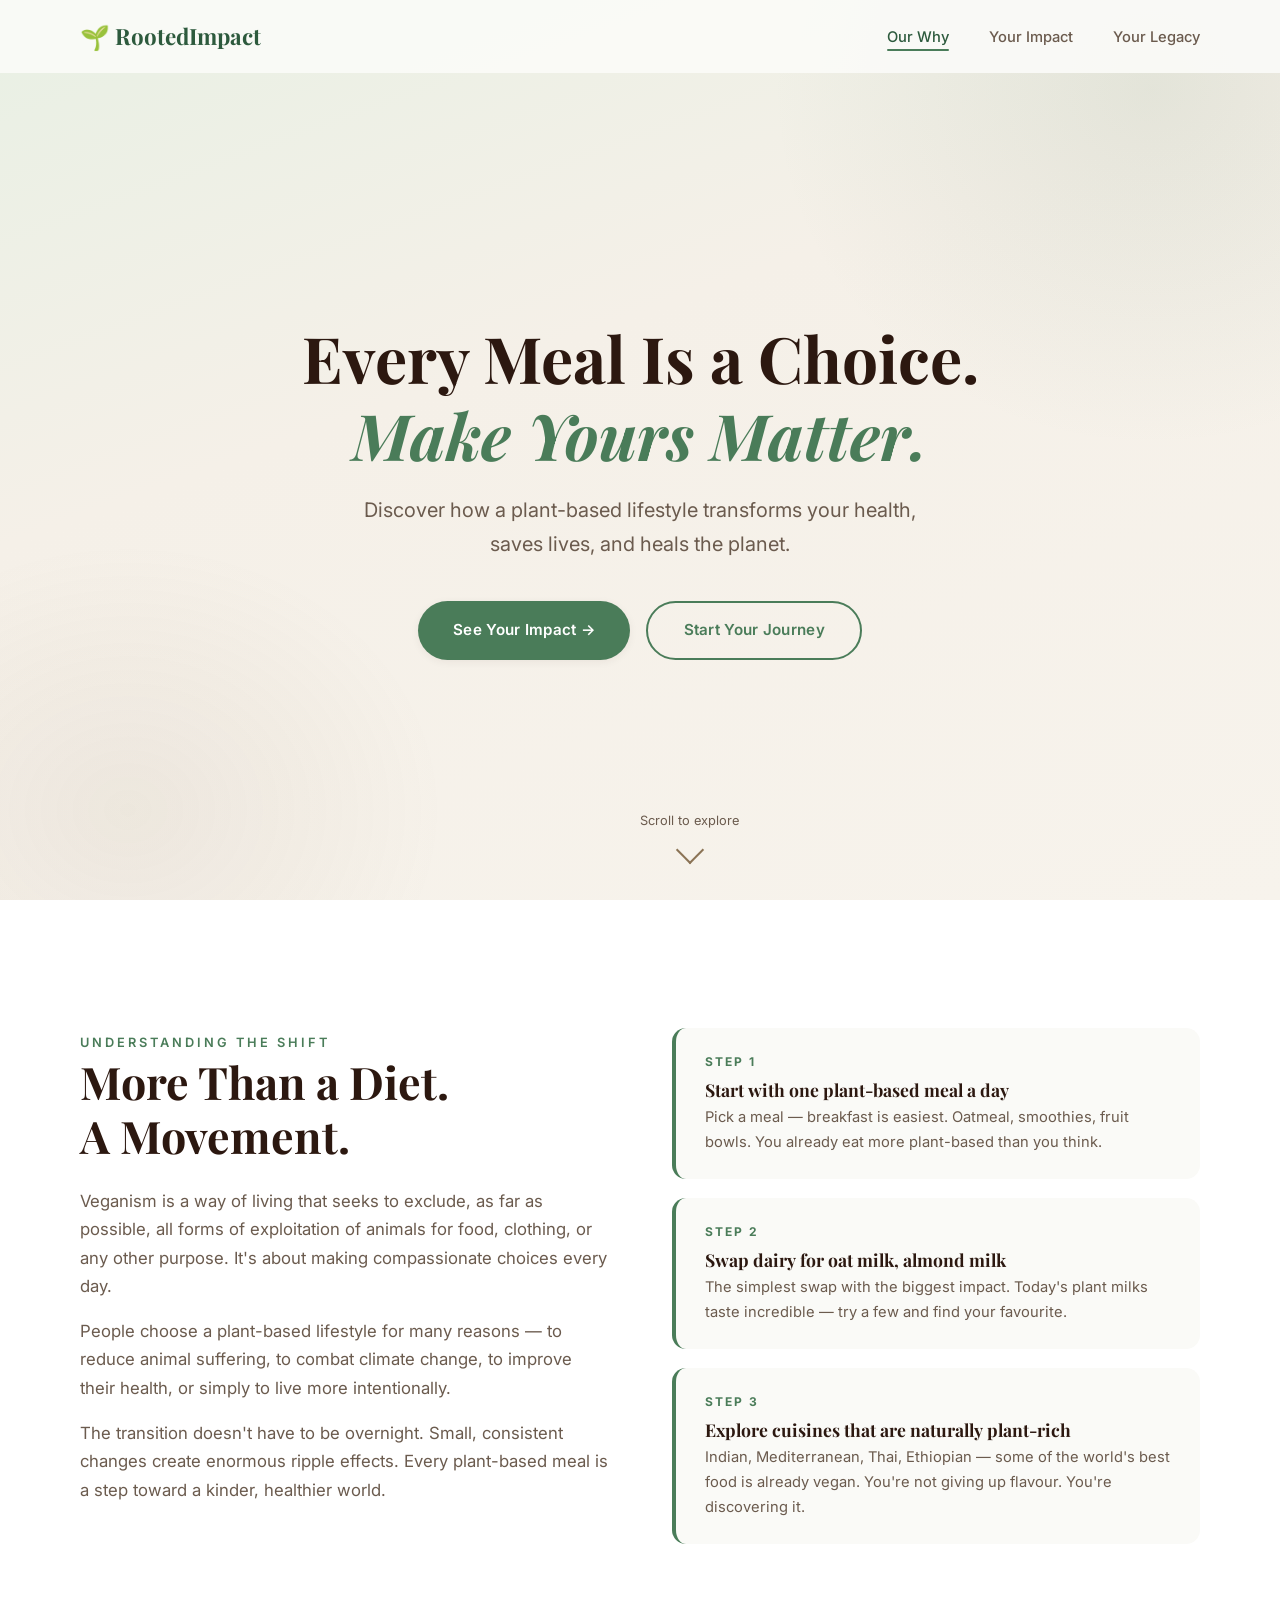
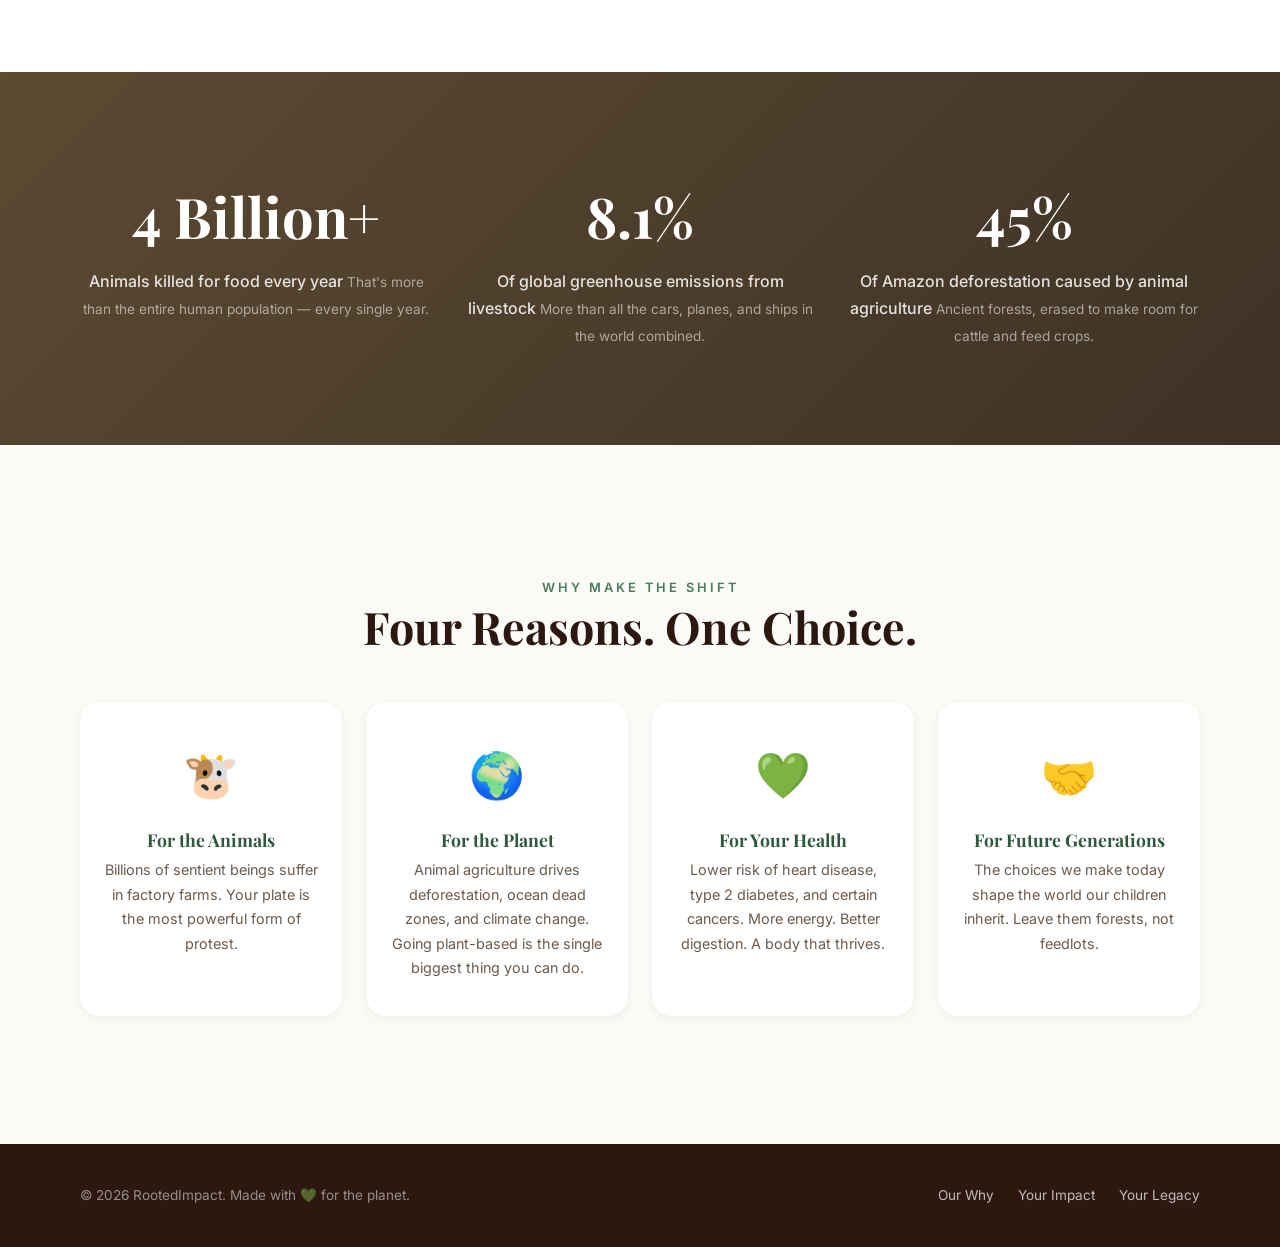
==== index.html @ dce94bbc "Add files via upload" ====
<!DOCTYPE html>
<html lang="en">
<head>
  <meta charset="UTF-8">
  <meta name="viewport" content="width=device-width, initial-scale=1.0">
  <title>RootedImpact — Every Meal Is a Choice</title>
  <meta name="description" content="Discover how a plant-based lifestyle transforms your health, saves lives, and heals the planet.">
  <link rel="preconnect" href="https://fonts.googleapis.com">
  <link rel="preconnect" href="https://fonts.gstatic.com" crossorigin>
  <link href="https://fonts.googleapis.com/css2?family=Inter:wght@400;500;600;700&family=Playfair+Display:ital,wght@0,400;0,700;1,400;1,700&display=swap" rel="stylesheet">
  <link rel="stylesheet" href="style.css">
  <link rel="icon" href="data:image/svg+xml,<svg xmlns='http://www.w3.org/2000/svg' viewBox='0 0 100 100'><text y='.9em' font-size='90'>🌱</text></svg>">
</head>
<body>

  <!-- Page Transition Overlay -->
  <div class="page-transition"></div>

  <!-- Navbar -->
  <nav class="navbar">
    <div class="container">
      <a href="index.html" class="nav-logo"><span>🌱</span> RootedImpact</a>
      <ul class="nav-links">
        <li><a href="index.html" class="active">Our Why</a></li>
        <li><a href="impact.html">Your Impact</a></li>
        <li><a href="legacy.html">Your Legacy</a></li>
      </ul>
      <button class="nav-toggle" aria-label="Toggle menu">
        <span></span><span></span><span></span>
      </button>
    </div>
  </nav>

  <!-- ===== HERO ===== -->
  <section class="hero" id="hero">
    <div class="hero-content">
      <h1>Every Meal Is a Choice.<br><em>Make Yours Matter.</em></h1>
      <p class="hero-subtitle">Discover how a plant-based lifestyle transforms your health, saves lives, and heals the planet.</p>
      <div class="btn-group">
        <a href="impact.html" class="btn btn-primary">See Your Impact →</a>
        <a href="#what" class="btn btn-secondary">Start Your Journey</a>
      </div>
    </div>
    <div class="hero-scroll-hint">
      <span>Scroll to explore</span>
      <div class="arrow"></div>
    </div>
  </section>

  <!-- ===== WHAT IS VEGANISM ===== -->
  <section class="section what-section" id="what">
    <div class="container">
      <div class="what-grid">
        <div class="what-text reveal-left">
          <span class="section-label">Understanding the Shift</span>
          <h2>More Than a Diet.<br>A Movement.</h2>
          <p>Veganism is a way of living that seeks to exclude, as far as possible, all forms of exploitation of animals for food, clothing, or any other purpose. It's about making compassionate choices every day.</p>
          <p>People choose a plant-based lifestyle for many reasons — to reduce animal suffering, to combat climate change, to improve their health, or simply to live more intentionally.</p>
          <p>The transition doesn't have to be overnight. Small, consistent changes create enormous ripple effects. Every plant-based meal is a step toward a kinder, healthier world.</p>
        </div>
        <div class="step-cards reveal-right">
          <div class="step-card">
            <div class="step-num">Step 1</div>
            <h4>Start with one plant-based meal a day</h4>
            <p>Pick a meal — breakfast is easiest. Oatmeal, smoothies, fruit bowls. You already eat more plant-based than you think.</p>
          </div>
          <div class="step-card">
            <div class="step-num">Step 2</div>
            <h4>Swap dairy for oat milk, almond milk</h4>
            <p>The simplest swap with the biggest impact. Today's plant milks taste incredible — try a few and find your favourite.</p>
          </div>
          <div class="step-card">
            <div class="step-num">Step 3</div>
            <h4>Explore cuisines that are naturally plant-rich</h4>
            <p>Indian, Mediterranean, Thai, Ethiopian — some of the world's best food is already vegan. You're not giving up flavour. You're discovering it.</p>
          </div>
        </div>
      </div>
    </div>
  </section>

  <!-- ===== STATS BANNER ===== -->
  <section class="stats-banner">
    <div class="container">
      <div class="stats-grid stagger-children">
        <div class="stat-item reveal">
          <span class="stat-number" data-count="8" data-suffix=" Billion+">0</span>
          <span class="stat-label">Animals killed for food every year</span>
          <span class="stat-context">That's more than the entire human population — every single year.</span>
        </div>
        <div class="stat-item reveal">
          <span class="stat-number" data-count="14.5" data-suffix="%" data-decimals="1">0</span>
          <span class="stat-label">Of global greenhouse emissions from livestock</span>
          <span class="stat-context">More than all the cars, planes, and ships in the world combined.</span>
        </div>
        <div class="stat-item reveal">
          <span class="stat-number" data-count="80" data-suffix="%">0</span>
          <span class="stat-label">Of Amazon deforestation caused by animal agriculture</span>
          <span class="stat-context">Ancient forests, erased to make room for cattle and feed crops.</span>
        </div>
      </div>
    </div>
  </section>

  <!-- ===== WHY TRANSITION ===== -->
  <section class="section" id="why">
    <div class="container text-center">
      <span class="section-label reveal">Why Make the Shift</span>
      <h2 class="reveal">Four Reasons. One Choice.</h2>
      <div class="why-cards-grid stagger-children">
        <div class="why-card reveal">
          <span class="why-icon">🐮</span>
          <h4>For the Animals</h4>
          <p>Billions of sentient beings suffer in factory farms. Your plate is the most powerful form of protest.</p>
        </div>
        <div class="why-card reveal">
          <span class="why-icon">🌍</span>
          <h4>For the Planet</h4>
          <p>Animal agriculture drives deforestation, ocean dead zones, and climate change. Going plant-based is the single biggest thing you can do.</p>
        </div>
        <div class="why-card reveal">
          <span class="why-icon">💚</span>
          <h4>For Your Health</h4>
          <p>Lower risk of heart disease, type 2 diabetes, and certain cancers. More energy. Better digestion. A body that thrives.</p>
        </div>
        <div class="why-card reveal">
          <span class="why-icon">🤝</span>
          <h4>For Future Generations</h4>
          <p>The choices we make today shape the world our children inherit. Leave them forests, not feedlots.</p>
        </div>
      </div>
    </div>
  </section>

  <!-- Footer -->
  <footer class="footer">
    <div class="container">
      <div class="footer-inner">
        <span>© 2026 RootedImpact. Made with 💚 for the planet.</span>
        <div class="footer-links">
          <a href="index.html">Our Why</a>
          <a href="impact.html">Your Impact</a>
          <a href="legacy.html">Your Legacy</a>
        </div>
      </div>
    </div>
  </footer>

  <script src="script.js"></script>
</body>
</html>
---- style.css ----
/* ================================
   ROOTED IMPACT — Design System
   ================================ */

/* --- CSS Custom Properties --- */
:root {
  --white: #FFFFFF;
  --cream: #FAFAF7;
  --warm-cream: #F5F0E8;
  --earth-brown: #8B7355;
  --earth-dark: #5C4A32;
  --soft-green: #6B8F71;
  --green: #4A7C59;
  --deep-green: #2D5A3D;
  --text-dark: #2C1810;
  --text-muted: #6B5B4E;
  --shadow-sm: 0 2px 8px rgba(44, 24, 16, 0.06);
  --shadow-md: 0 4px 20px rgba(44, 24, 16, 0.08);
  --shadow-lg: 0 8px 32px rgba(44, 24, 16, 0.12);
  --shadow-green: 0 8px 32px rgba(74, 124, 89, 0.18);
  --radius-sm: 8px;
  --radius-md: 14px;
  --radius-lg: 20px;
  --radius-pill: 50px;
  --transition: 0.35s cubic-bezier(0.4, 0, 0.2, 1);
  --font-heading: 'Playfair Display', Georgia, serif;
  --font-body: 'Inter', -apple-system, sans-serif;
}

/* --- Reset & Base --- */
*, *::before, *::after {
  box-sizing: border-box;
  margin: 0;
  padding: 0;
}

html {
  scroll-behavior: smooth;
  font-size: 16px;
}

body {
  font-family: var(--font-body);
  color: var(--text-dark);
  background: var(--cream);
  line-height: 1.7;
  -webkit-font-smoothing: antialiased;
  overflow-x: hidden;
}

img { max-width: 100%; display: block; }
a { text-decoration: none; color: inherit; }
ul { list-style: none; }
button { cursor: pointer; border: none; font-family: var(--font-body); }
input, select, textarea { font-family: var(--font-body); }

/* --- Typography --- */
h1, h2, h3, h4 {
  font-family: var(--font-heading);
  font-weight: 700;
  line-height: 1.2;
  color: var(--text-dark);
}

h1 { font-size: clamp(2.4rem, 5vw, 4rem); }
h2 { font-size: clamp(1.8rem, 3.5vw, 2.8rem); }
h3 { font-size: clamp(1.2rem, 2vw, 1.6rem); }
h4 { font-size: 1.1rem; }

p {
  font-size: 1.05rem;
  color: var(--text-muted);
  max-width: 680px;
}

.section-label {
  font-size: 0.8rem;
  text-transform: uppercase;
  letter-spacing: 3px;
  color: var(--green);
  font-weight: 600;
  margin-bottom: 0.8rem;
}

/* --- Layout Utilities --- */
.container {
  max-width: 1200px;
  margin: 0 auto;
  padding: 0 clamp(1.2rem, 4vw, 2.5rem);
}

.section {
  padding: clamp(4rem, 10vw, 8rem) 0;
}

.text-center { text-align: center; }

.flex-center {
  display: flex;
  justify-content: center;
  align-items: center;
}

/* --- Buttons --- */
.btn {
  display: inline-flex;
  align-items: center;
  gap: 0.5rem;
  padding: 0.9rem 2.2rem;
  border-radius: var(--radius-pill);
  font-size: 0.95rem;
  font-weight: 600;
  letter-spacing: 0.3px;
  transition: var(--transition);
  position: relative;
  overflow: hidden;
}

.btn-primary {
  background: var(--green);
  color: var(--white);
  box-shadow: var(--shadow-sm);
}

.btn-primary:hover {
  background: var(--deep-green);
  box-shadow: var(--shadow-green);
  transform: translateY(-2px);
}

.btn-secondary {
  background: transparent;
  color: var(--green);
  border: 2px solid var(--green);
}

.btn-secondary:hover {
  background: var(--green);
  color: var(--white);
  transform: translateY(-2px);
}

.btn-white {
  background: var(--white);
  color: var(--deep-green);
  box-shadow: var(--shadow-sm);
}

.btn-white:hover {
  box-shadow: var(--shadow-md);
  transform: translateY(-2px);
}

.btn-group {
  display: flex;
  gap: 1rem;
  flex-wrap: wrap;
}

/* --- Scroll Animations --- */
.reveal {
  opacity: 0;
  transform: translateY(40px);
  transition: opacity 0.8s ease, transform 0.8s ease;
}

.reveal.visible {
  opacity: 1;
  transform: translateY(0);
}

.reveal-left {
  opacity: 0;
  transform: translateX(-40px);
  transition: opacity 0.8s ease, transform 0.8s ease;
}

.reveal-left.visible {
  opacity: 1;
  transform: translateX(0);
}

.reveal-right {
  opacity: 0;
  transform: translateX(40px);
  transition: opacity 0.8s ease, transform 0.8s ease;
}

.reveal-right.visible {
  opacity: 1;
  transform: translateX(0);
}

/* Stagger children */
.stagger-children .reveal:nth-child(1) { transition-delay: 0s; }
.stagger-children .reveal:nth-child(2) { transition-delay: 0.12s; }
.stagger-children .reveal:nth-child(3) { transition-delay: 0.24s; }
.stagger-children .reveal:nth-child(4) { transition-delay: 0.36s; }

/* ================================
   NAVBAR
   ================================ */
.navbar {
  position: fixed;
  top: 0;
  left: 0;
  width: 100%;
  z-index: 1000;
  padding: 1rem 0;
  transition: var(--transition);
  background: rgba(250, 250, 247, 0.95);
}

.navbar.scrolled {
  background: rgba(250, 250, 247, 0.8);
  backdrop-filter: blur(16px);
  -webkit-backdrop-filter: blur(16px);
  box-shadow: 0 1px 12px rgba(44, 24, 16, 0.06);
  padding: 0.7rem 0;
}

.navbar .container {
  display: flex;
  justify-content: space-between;
  align-items: center;
}

.nav-logo {
  font-family: var(--font-heading);
  font-size: 1.4rem;
  font-weight: 700;
  color: var(--deep-green);
  display: flex;
  align-items: center;
  gap: 0.3rem;
}

.nav-logo span {
  font-size: 1.5rem;
}

.nav-links {
  display: flex;
  gap: 2.5rem;
  align-items: center;
}

.nav-links a {
  font-size: 0.92rem;
  font-weight: 500;
  color: var(--text-muted);
  position: relative;
  padding: 0.3rem 0;
  transition: var(--transition);
}

.nav-links a::after {
  content: '';
  position: absolute;
  bottom: 0;
  left: 0;
  width: 0;
  height: 2px;
  background: var(--green);
  border-radius: 2px;
  transition: width 0.3s ease;
}

.nav-links a:hover,
.nav-links a.active {
  color: var(--deep-green);
}

.nav-links a:hover::after,
.nav-links a.active::after {
  width: 100%;
}

.nav-toggle {
  display: none;
  flex-direction: column;
  gap: 5px;
  background: none;
  padding: 4px;
}

.nav-toggle span {
  width: 24px;
  height: 2px;
  background: var(--text-dark);
  border-radius: 2px;
  transition: var(--transition);
}

.nav-toggle.open span:nth-child(1) {
  transform: rotate(45deg) translate(5px, 5px);
}

.nav-toggle.open span:nth-child(2) {
  opacity: 0;
}

.nav-toggle.open span:nth-child(3) {
  transform: rotate(-45deg) translate(5px, -5px);
}

/* ================================
   PAGE 1 — HERO
   ================================ */
.hero {
  min-height: 100vh;
  display: flex;
  align-items: center;
  justify-content: center;
  text-align: center;
  background: linear-gradient(160deg, #e8f0e4 0%, var(--warm-cream) 40%, #f7f3ec 100%);
  position: relative;
  overflow: hidden;
  padding-top: 5rem;
}

.hero::before {
  content: '';
  position: absolute;
  top: -30%;
  right: -20%;
  width: 60%;
  height: 80%;
  background: radial-gradient(ellipse, rgba(107, 143, 113, 0.12) 0%, transparent 70%);
  pointer-events: none;
}

.hero::after {
  content: '';
  position: absolute;
  bottom: -20%;
  left: -15%;
  width: 50%;
  height: 60%;
  background: radial-gradient(ellipse, rgba(139, 115, 85, 0.08) 0%, transparent 70%);
  pointer-events: none;
}

.hero-content {
  position: relative;
  z-index: 1;
  max-width: 800px;
  padding: 0 1.5rem;
}

.hero-content h1 {
  margin-bottom: 1.2rem;
  opacity: 0;
  transform: translateY(30px);
  animation: heroFadeIn 1s ease 0.3s forwards;
}

.hero-content h1 em {
  font-style: italic;
  color: var(--green);
}

.hero-subtitle {
  font-size: clamp(1.05rem, 2vw, 1.25rem);
  color: var(--text-muted);
  margin-bottom: 2.5rem;
  max-width: 600px;
  margin-left: auto;
  margin-right: auto;
  opacity: 0;
  transform: translateY(20px);
  animation: heroFadeIn 1s ease 0.6s forwards;
}

.hero .btn-group {
  justify-content: center;
  opacity: 0;
  transform: translateY(20px);
  animation: heroFadeIn 1s ease 0.9s forwards;
}

@keyframes heroFadeIn {
  to {
    opacity: 1;
    transform: translateY(0);
  }
}

.hero-scroll-hint {
  position: absolute;
  bottom: 2.5rem;
  left: 50%;
  transform: translateX(-50%);
  display: flex;
  flex-direction: column;
  align-items: center;
  gap: 0.5rem;
  color: var(--text-muted);
  font-size: 0.8rem;
  opacity: 0;
  animation: heroFadeIn 1s ease 1.4s forwards;
}

.hero-scroll-hint .arrow {
  width: 20px;
  height: 20px;
  border-right: 2px solid var(--earth-brown);
  border-bottom: 2px solid var(--earth-brown);
  transform: rotate(45deg);
  animation: bounceDown 2s infinite;
}

@keyframes bounceDown {
  0%, 100% { transform: rotate(45deg) translateY(0); }
  50% { transform: rotate(45deg) translateY(6px); }
}

/* ================================
   WHAT IS VEGANISM — Two Column
   ================================ */
.what-section {
  background: var(--white);
}

.what-grid {
  display: grid;
  grid-template-columns: 1fr 1fr;
  gap: clamp(2rem, 5vw, 4rem);
  align-items: start;
}

.what-text h2 {
  margin-bottom: 1.5rem;
}

.what-text p {
  margin-bottom: 1rem;
}

.step-cards {
  display: flex;
  flex-direction: column;
  gap: 1.2rem;
}

.step-card {
  background: var(--cream);
  border-radius: var(--radius-md);
  padding: 1.5rem 1.5rem 1.5rem 1.8rem;
  border-left: 4px solid var(--green);
  transition: var(--transition);
}

.step-card:hover {
  transform: translateX(6px);
  box-shadow: var(--shadow-md);
}

.step-card .step-num {
  font-size: 0.75rem;
  font-weight: 700;
  text-transform: uppercase;
  letter-spacing: 2px;
  color: var(--green);
  margin-bottom: 0.4rem;
}

.step-card h4 {
  margin-bottom: 0.3rem;
}

.step-card p {
  font-size: 0.92rem;
  margin: 0;
}

/* ================================
   STATS BANNER
   ================================ */
.stats-banner {
  background: linear-gradient(135deg, var(--earth-dark) 0%, #3d3225 100%);
  color: var(--white);
  padding: clamp(4rem, 8vw, 6rem) 0;
}

.stats-grid {
  display: grid;
  grid-template-columns: repeat(3, 1fr);
  gap: 2rem;
  text-align: center;
}

.stat-item .stat-number {
  font-family: var(--font-heading);
  font-size: clamp(2.2rem, 5vw, 3.5rem);
  font-weight: 700;
  color: var(--white);
  display: block;
  margin-bottom: 0.3rem;
}

.stat-item .stat-label {
  font-size: 1rem;
  color: rgba(255, 255, 255, 0.85);
  font-weight: 500;
  margin-bottom: 0.5rem;
}

.stat-item .stat-context {
  font-size: 0.85rem;
  color: rgba(255, 255, 255, 0.55);
  max-width: 280px;
  margin: 0 auto;
}

/* ================================
   WHY TRANSITION — Icon Cards
   ================================ */
.why-cards-grid {
  display: grid;
  grid-template-columns: repeat(4, 1fr);
  gap: 1.5rem;
  margin-top: 3rem;
}

.why-card {
  background: var(--white);
  border-radius: var(--radius-lg);
  padding: 2.2rem 1.5rem;
  text-align: center;
  box-shadow: var(--shadow-sm);
  transition: var(--transition);
}

.why-card:hover {
  transform: translateY(-8px);
  box-shadow: var(--shadow-lg);
}

.why-card .why-icon {
  font-size: 2.8rem;
  margin-bottom: 1rem;
  display: inline-block;
  transition: transform 0.4s ease;
}

.why-card:hover .why-icon {
  animation: iconBounce 0.6s ease;
}

@keyframes iconBounce {
  0%, 100% { transform: translateY(0); }
  30% { transform: translateY(-10px); }
  60% { transform: translateY(-4px); }
}

.why-card h4 {
  margin-bottom: 0.5rem;
  color: var(--deep-green);
}

.why-card p {
  font-size: 0.9rem;
  margin: 0 auto;
}

/* ================================
   PAGE 2 — MEAL EXPLORER
   ================================ */
.meals-intro {
  background: var(--white);
  padding-bottom: 2rem;
}

/* Tab Buttons */
.tab-bar {
  display: flex;
  justify-content: center;
  gap: 0.6rem;
  flex-wrap: wrap;
  margin-top: 2rem;
}

.tab-btn {
  padding: 0.7rem 1.8rem;
  border-radius: var(--radius-pill);
  font-size: 0.9rem;
  font-weight: 600;
  background: var(--cream);
  color: var(--text-muted);
  transition: var(--transition);
  border: 2px solid transparent;
}

.tab-btn:hover {
  color: var(--green);
  border-color: var(--green);
}

.tab-btn.active {
  background: var(--green);
  color: var(--white);
}

/* Meal Grid */
.meals-section {
  background: var(--cream);
  padding-bottom: 6rem;
}

.meal-tab-content {
  display: none;
}

.meal-tab-content.active {
  display: block;
  animation: fadeTab 0.4s ease;
}

@keyframes fadeTab {
  from { opacity: 0; transform: translateY(12px); }
  to { opacity: 1; transform: translateY(0); }
}

.meals-grid {
  display: grid;
  grid-template-columns: repeat(2, 1fr);
  gap: 1.8rem;
  max-width: 900px;
  margin: 0 auto;
}

/* Meal Card */
.meal-card {
  background: var(--white);
  border-radius: var(--radius-lg);
  overflow: hidden;
  box-shadow: var(--shadow-sm);
  transition: var(--transition);
  cursor: pointer;
  position: relative;
}

.meal-card:hover {
  transform: translateY(-6px);
  box-shadow: var(--shadow-green);
}

.meal-card.selected {
  outline: 3px solid var(--green);
  outline-offset: 2px;
}

.meal-card-header {
  padding: 1.5rem 1.5rem 0.8rem;
}

.meal-card-header .meal-tag {
  display: inline-block;
  padding: 0.25rem 0.8rem;
  border-radius: var(--radius-pill);
  font-size: 0.7rem;
  font-weight: 700;
  text-transform: uppercase;
  letter-spacing: 1px;
  margin-bottom: 0.6rem;
}

.meal-tag.budget {
  background: #e8f5e9;
  color: var(--green);
}

.meal-tag.premium {
  background: #fff3e0;
  color: #bf7d2a;
}

.meal-card-header h3 {
  font-size: 1.15rem;
  line-height: 1.35;
}

.meal-nutrition {
  display: flex;
  gap: 1rem;
  padding: 0.8rem 1.5rem;
  flex-wrap: wrap;
}

.meal-nutrition .nut-item {
  display: flex;
  align-items: center;
  gap: 0.3rem;
  font-size: 0.82rem;
  color: var(--text-muted);
}

.nut-item .nut-icon {
  font-size: 0.9rem;
}

.meal-impact {
  background: linear-gradient(135deg, #e8f5e9 0%, #f1f8e9 100%);
  padding: 1rem 1.5rem;
  display: flex;
  gap: 1.2rem;
  flex-wrap: wrap;
}

.impact-chip {
  display: flex;
  align-items: center;
  gap: 0.3rem;
  font-size: 0.82rem;
  color: var(--deep-green);
  font-weight: 500;
}

.impact-chip .chip-icon {
  font-size: 0.95rem;
}

.meal-compare {
  padding: 0.8rem 1.5rem 1.2rem;
  font-size: 0.8rem;
  color: var(--text-muted);
}

.meal-compare strong {
  color: var(--earth-dark);
}

/* Expanded Detail (shown on click) */
.meal-detail {
  display: none;
  padding: 0 1.5rem 1.5rem;
  border-top: 1px solid #eee;
  animation: fadeTab 0.35s ease;
}

.meal-card.expanded .meal-detail {
  display: block;
}

.co2-bar-chart {
  display: flex;
  flex-direction: column;
  gap: 0.6rem;
  margin-top: 1rem;
}

.co2-bar {
  display: flex;
  align-items: center;
  gap: 0.8rem;
}

.co2-bar-label {
  font-size: 0.8rem;
  min-width: 70px;
  text-align: right;
  color: var(--text-muted);
}

.co2-bar-track {
  flex: 1;
  height: 22px;
  background: #f0ebe4;
  border-radius: 11px;
  overflow: hidden;
  position: relative;
}

.co2-bar-fill {
  height: 100%;
  border-radius: 11px;
  transition: width 0.8s cubic-bezier(0.4, 0, 0.2, 1);
  display: flex;
  align-items: center;
  padding-left: 8px;
  font-size: 0.72rem;
  font-weight: 600;
  color: var(--white);
}

.co2-bar-fill.vegan {
  background: linear-gradient(90deg, var(--green), var(--soft-green));
}

.co2-bar-fill.meat {
  background: linear-gradient(90deg, #c0392b, #e74c3c);
}

/* Daily Total Tracker */
.daily-tracker {
  position: fixed;
  bottom: 0;
  left: 0;
  width: 100%;
  background: linear-gradient(135deg, var(--deep-green) 0%, var(--green) 100%);
  color: var(--white);
  padding: 1rem 0;
  z-index: 900;
  transform: translateY(100%);
  transition: transform 0.5s cubic-bezier(0.4, 0, 0.2, 1);
  box-shadow: 0 -4px 20px rgba(0, 0, 0, 0.15);
}

.daily-tracker.visible {
  transform: translateY(0);
}

.tracker-inner {
  display: flex;
  justify-content: center;
  align-items: center;
  gap: 2.5rem;
  flex-wrap: wrap;
}

.tracker-stat {
  display: flex;
  align-items: center;
  gap: 0.5rem;
  font-size: 1rem;
  font-weight: 600;
}

.tracker-stat .tracker-icon {
  font-size: 1.3rem;
}

.tracker-stat .tracker-val {
  font-family: var(--font-heading);
  font-size: 1.4rem;
}

/* ================================
   PAGE 3 — LEGACY
   ================================ */
.legacy-intro {
  background: linear-gradient(160deg, #e8f0e4 0%, var(--warm-cream) 50%, #f7f3ec 100%);
  min-height: 50vh;
  display: flex;
  align-items: center;
  padding-top: 6rem;
}

/* Personal Input Form */
.legacy-form-section {
  background: var(--white);
}

.legacy-form-card {
  max-width: 520px;
  margin: 0 auto;
  background: var(--cream);
  border-radius: var(--radius-lg);
  padding: clamp(2rem, 5vw, 3rem);
  box-shadow: var(--shadow-md);
}

.form-group {
  margin-bottom: 1.8rem;
}

.form-group label {
  display: block;
  font-weight: 600;
  margin-bottom: 0.5rem;
  font-size: 0.95rem;
  color: var(--text-dark);
}

.form-group input[type="text"] {
  width: 100%;
  padding: 0.85rem 1.2rem;
  border: 2px solid #e0dbd4;
  border-radius: var(--radius-md);
  font-size: 1rem;
  background: var(--white);
  color: var(--text-dark);
  transition: var(--transition);
  outline: none;
}

.form-group input[type="text"]:focus {
  border-color: var(--green);
  box-shadow: 0 0 0 4px rgba(74, 124, 89, 0.1);
}

.slider-group {
  display: flex;
  align-items: center;
  gap: 1rem;
}

.slider-group input[type="range"] {
  flex: 1;
  -webkit-appearance: none;
  height: 6px;
  border-radius: 3px;
  background: #e0dbd4;
  outline: none;
}

.slider-group input[type="range"]::-webkit-slider-thumb {
  -webkit-appearance: none;
  width: 22px;
  height: 22px;
  border-radius: 50%;
  background: var(--green);
  cursor: pointer;
  box-shadow: 0 2px 8px rgba(74, 124, 89, 0.3);
  transition: transform 0.2s ease;
}

.slider-group input[type="range"]::-webkit-slider-thumb:hover {
  transform: scale(1.15);
}

.slider-group input[type="range"]::-moz-range-thumb {
  width: 22px;
  height: 22px;
  border-radius: 50%;
  background: var(--green);
  cursor: pointer;
  border: none;
  box-shadow: 0 2px 8px rgba(74, 124, 89, 0.3);
}

.slider-value {
  min-width: 60px;
  font-family: var(--font-heading);
  font-size: 1.4rem;
  font-weight: 700;
  color: var(--deep-green);
  text-align: center;
}

.legacy-form-card .btn-primary {
  width: 100%;
  justify-content: center;
  padding: 1rem;
  font-size: 1.05rem;
}

/* Results */
.legacy-results {
  background: var(--cream);
  display: none;
}

.legacy-results.visible {
  display: block;
  animation: fadeTab 0.6s ease;
}

.results-headline {
  margin-bottom: 3rem;
}

.results-headline h2 em {
  color: var(--green);
  font-style: italic;
}

.impact-cards-grid {
  display: grid;
  grid-template-columns: repeat(3, 1fr);
  gap: 1.5rem;
  margin-bottom: 3rem;
}

.impact-card {
  background: var(--white);
  border-radius: var(--radius-lg);
  padding: 2rem 1.5rem;
  text-align: center;
  box-shadow: var(--shadow-sm);
  transition: var(--transition);
}

.impact-card:hover {
  transform: translateY(-4px);
  box-shadow: var(--shadow-md);
}

.impact-card .impact-icon {
  font-size: 2.5rem;
  margin-bottom: 0.8rem;
  display: block;
}

.impact-card .impact-number {
  font-family: var(--font-heading);
  font-size: clamp(1.6rem, 3vw, 2.2rem);
  font-weight: 700;
  color: var(--deep-green);
  display: block;
  margin-bottom: 0.4rem;
}

.impact-card .impact-desc {
  font-size: 0.88rem;
  color: var(--text-muted);
  margin: 0 auto;
}

.results-message {
  max-width: 650px;
  margin: 2rem auto;
  text-align: center;
  font-size: 1.15rem;
  line-height: 1.8;
  color: var(--text-muted);
  font-style: italic;
}

.share-btn-wrap {
  text-align: center;
  margin-top: 2rem;
}

/* Collective Vision */
.collective-section {
  background: linear-gradient(135deg, var(--deep-green) 0%, #1a3d28 100%);
  color: var(--white);
}

.collective-grid {
  display: grid;
  grid-template-columns: repeat(3, 1fr);
  gap: 2rem;
  margin-top: 3rem;
  margin-bottom: 2rem;
}

.collective-stat {
  text-align: center;
}

.collective-stat .col-number {
  font-family: var(--font-heading);
  font-size: clamp(1.8rem, 4vw, 2.8rem);
  font-weight: 700;
  color: var(--white);
  display: block;
  margin-bottom: 0.3rem;
}

.collective-stat .col-label {
  font-size: 0.95rem;
  color: rgba(255, 255, 255, 0.75);
}

.collective-quote {
  text-align: center;
  font-style: italic;
  font-size: 1.1rem;
  color: rgba(255, 255, 255, 0.6);
  margin-top: 1rem;
}

/* Closing */
.closing-section {
  background: linear-gradient(160deg, #e8f0e4 0%, var(--warm-cream) 50%, #f7f3ec 100%);
  text-align: center;
}

.closing-section h2 {
  max-width: 700px;
  margin: 0 auto 1.2rem;
}

.closing-section p {
  margin: 0 auto 2rem;
  font-size: 1.15rem;
}

/* ================================
   FOOTER
   ================================ */
.footer {
  background: var(--text-dark);
  color: rgba(255, 255, 255, 0.5);
  padding: 2.5rem 0;
  text-align: center;
  font-size: 0.85rem;
}

.footer a {
  color: rgba(255, 255, 255, 0.7);
  transition: color 0.3s ease;
}

.footer a:hover {
  color: var(--white);
}

.footer-inner {
  display: flex;
  justify-content: space-between;
  align-items: center;
  flex-wrap: wrap;
  gap: 1rem;
}

.footer-links {
  display: flex;
  gap: 1.5rem;
}

/* ================================
   PAGE TRANSITION OVERLAY
   ================================ */
.page-transition {
  position: fixed;
  top: 0;
  left: 0;
  width: 100%;
  height: 100%;
  background: var(--cream);
  z-index: 9999;
  opacity: 1;
  pointer-events: none;
  transition: opacity 0.5s ease;
}

.page-transition.hidden {
  opacity: 0;
}

/* ================================
   RESPONSIVE
   ================================ */
@media (max-width: 968px) {
  .what-grid {
    grid-template-columns: 1fr;
    gap: 2.5rem;
  }

  .stats-grid {
    grid-template-columns: 1fr;
    gap: 2.5rem;
  }

  .why-cards-grid {
    grid-template-columns: repeat(2, 1fr);
  }

  .meals-grid {
    grid-template-columns: 1fr;
  }

  .impact-cards-grid {
    grid-template-columns: repeat(2, 1fr);
  }

  .collective-grid {
    grid-template-columns: 1fr;
    gap: 1.5rem;
  }
}

@media (max-width: 640px) {
  .nav-links {
    position: fixed;
    top: 0;
    right: 0;
    width: 280px;
    height: 100vh;
    background: var(--white);
    flex-direction: column;
    justify-content: center;
    gap: 2rem;
    box-shadow: -8px 0 30px rgba(0, 0, 0, 0.1);
    transform: translateX(100%);
    transition: transform 0.4s cubic-bezier(0.4, 0, 0.2, 1);
    z-index: 999;
  }

  .nav-links.open {
    transform: translateX(0);
  }

  .nav-links a {
    font-size: 1.1rem;
  }

  .nav-toggle {
    display: flex;
    z-index: 1001;
  }

  .why-cards-grid {
    grid-template-columns: 1fr;
  }

  .impact-cards-grid {
    grid-template-columns: 1fr;
  }

  .hero-content h1 {
    font-size: 2rem;
  }

  .btn-group {
    flex-direction: column;
    align-items: stretch;
  }

  .btn {
    justify-content: center;
  }

  .tracker-inner {
    gap: 1rem;
    font-size: 0.9rem;
  }

  .tracker-stat .tracker-val {
    font-size: 1.1rem;
  }

  .footer-inner {
    flex-direction: column;
    text-align: center;
  }
}
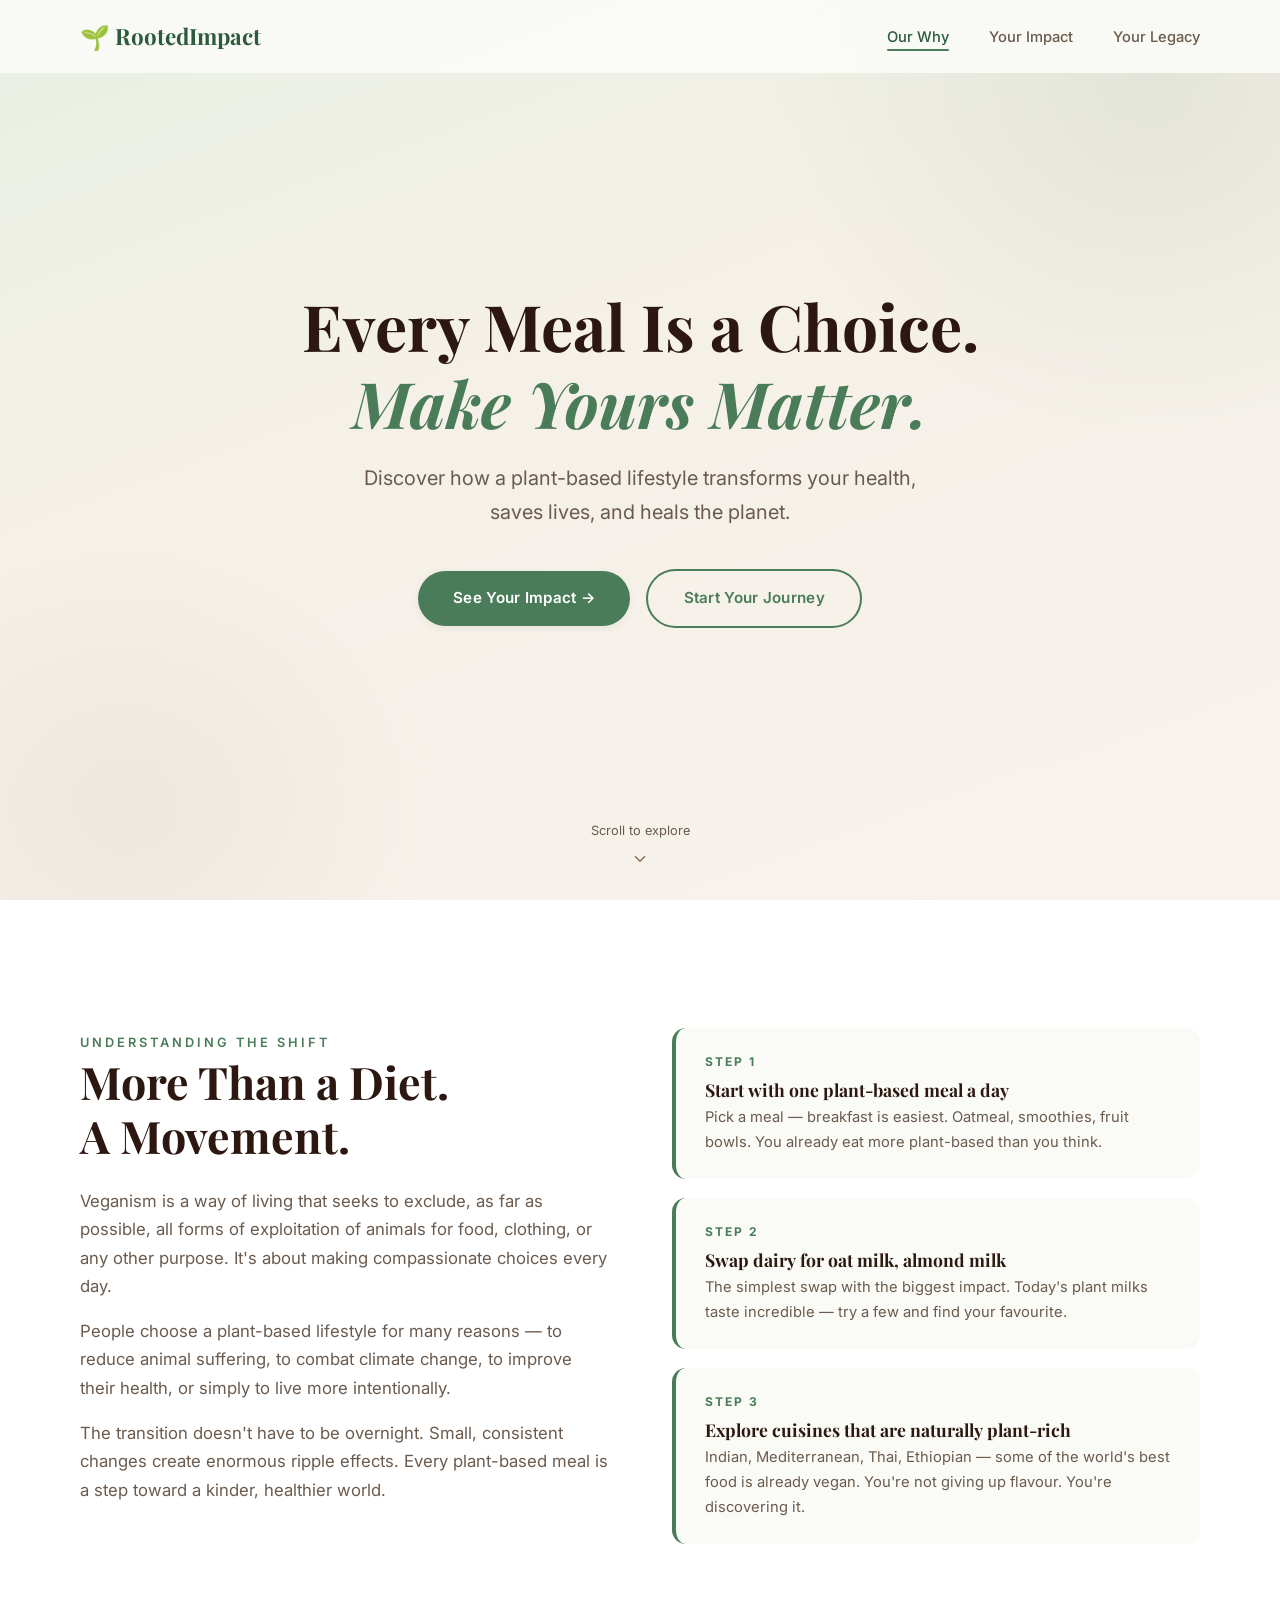
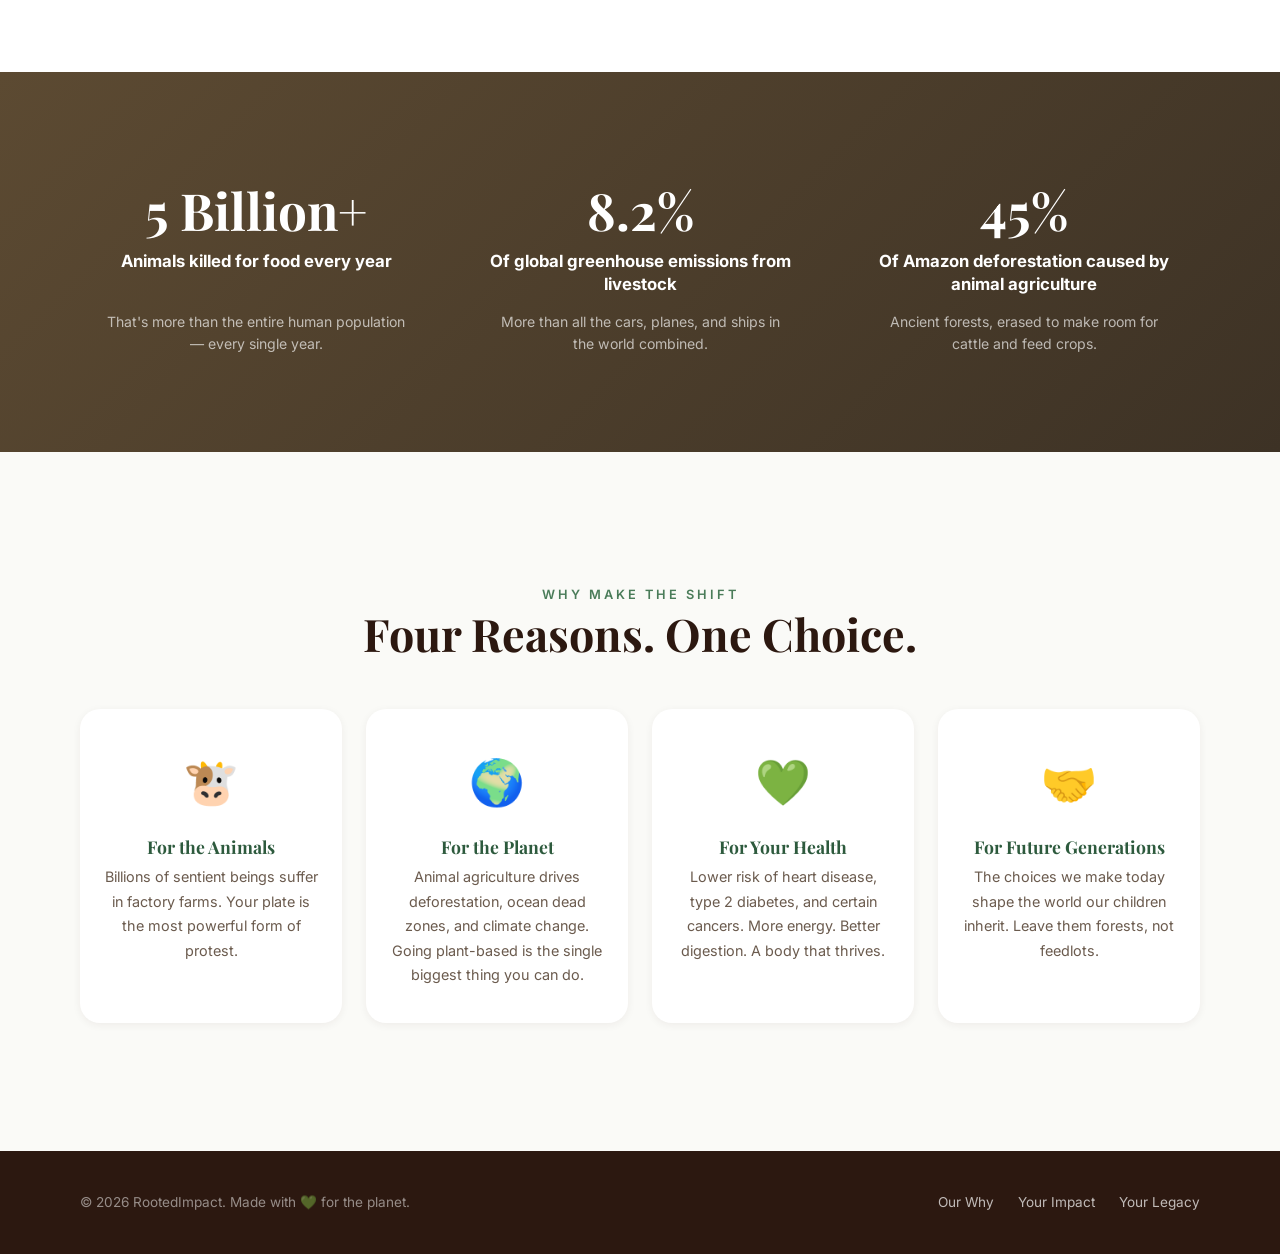
==== commit d0a6864f: "Add files via upload" ====
--- a/index.html
+++ b/index.html
@@ -41,10 +41,12 @@
         <a href="#what" class="btn btn-secondary">Start Your Journey</a>
       </div>
     </div>
-    <div class="hero-scroll-hint">
+    <a href="#what" class="hero-scroll-hint" aria-label="Scroll to explore section">
       <span>Scroll to explore</span>
-      <div class="arrow"></div>
-    </div>
+      <svg class="arrow" width="18" height="18" viewBox="0 0 24 24" fill="none" stroke="currentColor" stroke-width="2.2" stroke-linecap="round" stroke-linejoin="round" aria-hidden="true">
+        <path d="m6 9 6 6 6-6"/>
+      </svg>
+    </a>
   </section>
 
   <!-- ===== WHAT IS VEGANISM ===== -->
@@ -85,18 +87,18 @@
       <div class="stats-grid stagger-children">
         <div class="stat-item reveal">
           <span class="stat-number" data-count="8" data-suffix=" Billion+">0</span>
-          <span class="stat-label">Animals killed for food every year</span>
-          <span class="stat-context">That's more than the entire human population — every single year.</span>
+          <strong class="stat-label">Animals killed for food every year</strong>
+          <p class="stat-desc stat-context">That's more than the entire human population — every single year.</p>
         </div>
         <div class="stat-item reveal">
           <span class="stat-number" data-count="14.5" data-suffix="%" data-decimals="1">0</span>
-          <span class="stat-label">Of global greenhouse emissions from livestock</span>
-          <span class="stat-context">More than all the cars, planes, and ships in the world combined.</span>
+          <strong class="stat-label">Of global greenhouse emissions from livestock</strong>
+          <p class="stat-desc stat-context">More than all the cars, planes, and ships in the world combined.</p>
         </div>
         <div class="stat-item reveal">
           <span class="stat-number" data-count="80" data-suffix="%">0</span>
-          <span class="stat-label">Of Amazon deforestation caused by animal agriculture</span>
-          <span class="stat-context">Ancient forests, erased to make room for cattle and feed crops.</span>
+          <strong class="stat-label">Of Amazon deforestation caused by animal agriculture</strong>
+          <p class="stat-desc stat-context">Ancient forests, erased to make room for cattle and feed crops.</p>
         </div>
       </div>
     </div>
--- a/style.css
+++ b/style.css
@@ -310,13 +310,14 @@
 .hero {
   min-height: 100vh;
   display: flex;
+  flex-direction: column;
   align-items: center;
   justify-content: center;
   text-align: center;
   background: linear-gradient(160deg, #e8f0e4 0%, var(--warm-cream) 40%, #f7f3ec 100%);
   position: relative;
   overflow: hidden;
-  padding-top: 5rem;
+  padding: 5rem 1.5rem 4rem;
 }
 
 .hero::before {
@@ -345,11 +346,21 @@
   position: relative;
   z-index: 1;
   max-width: 800px;
+  width: 100%;
+  margin: 0 auto;
   padding: 0 1.5rem;
+  text-align: center;
+  display: flex;
+  flex-direction: column;
+  align-items: center;
+  justify-content: center;
 }
 
 .hero-content h1 {
-  margin-bottom: 1.2rem;
+  margin: 0 auto 1.2rem;
+  text-align: center;
+  width: 100%;
+  max-width: 800px;
   opacity: 0;
   transform: translateY(30px);
   animation: heroFadeIn 1s ease 0.3s forwards;
@@ -363,17 +374,21 @@
 .hero-subtitle {
   font-size: clamp(1.05rem, 2vw, 1.25rem);
   color: var(--text-muted);
-  margin-bottom: 2.5rem;
+  margin: 0 auto 2.5rem;
   max-width: 600px;
-  margin-left: auto;
-  margin-right: auto;
+  width: 100%;
+  text-align: center;
   opacity: 0;
   transform: translateY(20px);
   animation: heroFadeIn 1s ease 0.6s forwards;
 }
 
 .hero .btn-group {
+  display: flex;
   justify-content: center;
+  align-items: center;
+  gap: 1rem;
+  margin: 0 auto;
   opacity: 0;
   transform: translateY(20px);
   animation: heroFadeIn 1s ease 0.9s forwards;
@@ -388,31 +403,63 @@
 
 .hero-scroll-hint {
   position: absolute;
-  bottom: 2.5rem;
-  left: 50%;
-  transform: translateX(-50%);
+  bottom: 2rem;
+  left: 0;
+  right: 0;
+  margin: 0 auto;
+  width: fit-content;
   display: flex;
   flex-direction: column;
   align-items: center;
+  justify-content: center;
+  text-align: center;
   gap: 0.5rem;
   color: var(--text-muted);
   font-size: 0.8rem;
+  text-decoration: none;
   opacity: 0;
-  animation: heroFadeIn 1s ease 1.4s forwards;
+  z-index: 2;
+  cursor: pointer;
+  transition: color var(--transition);
+  animation: scrollHintFadeIn 1s ease 1.4s forwards;
+}
+
+.hero-scroll-hint:hover {
+  color: var(--deep-green);
+}
+
+@keyframes scrollHintFadeIn {
+  from {
+    opacity: 0;
+    transform: translateY(15px);
+  }
+  to {
+    opacity: 1;
+    transform: translateY(0);
+  }
 }
 
 .hero-scroll-hint .arrow {
-  width: 20px;
-  height: 20px;
-  border-right: 2px solid var(--earth-brown);
-  border-bottom: 2px solid var(--earth-brown);
-  transform: rotate(45deg);
-  animation: bounceDown 2s infinite;
+  width: 18px;
+  height: 18px;
+  display: block;
+  margin: 0 auto;
+  color: var(--earth-brown);
+  animation: bounceDown 2s infinite ease-in-out;
+  transition: color var(--transition);
+}
+
+.hero-scroll-hint:hover .arrow {
+  color: var(--deep-green);
 }
 
 @keyframes bounceDown {
-  0%, 100% { transform: rotate(45deg) translateY(0); }
-  50% { transform: rotate(45deg) translateY(6px); }
+  0%, 100% {
+    transform: translateY(0);
+  }
+  50% {
+    transform: translateY(6px);
+  }
 }
 
 /* ================================
@@ -484,33 +531,61 @@
 }
 
 .stats-grid {
-  display: grid;
-  grid-template-columns: repeat(3, 1fr);
+  display: flex;
+  align-items: flex-start;
+  justify-content: space-between;
   gap: 2rem;
+  max-width: 1200px;
+  margin: 0 auto;
+}
+
+.stat-item {
+  flex: 1;
+  display: flex;
+  flex-direction: column;
+  align-items: center;
   text-align: center;
 }
 
 .stat-item .stat-number {
   font-family: var(--font-heading);
-  font-size: clamp(2.2rem, 5vw, 3.5rem);
+  font-size: clamp(2.2rem, 4vw, 3.5rem);
+  font-weight: 700;
+  line-height: 1.1;
+  color: var(--white);
+  height: clamp(3.2rem, 5.5vw, 4.4rem);
+  display: flex;
+  align-items: flex-end;
+  justify-content: center;
+  text-align: center;
+  margin-bottom: 0.75rem;
+  width: 100%;
+}
+
+.stat-item .stat-label {
+  font-family: var(--font-body);
+  font-size: 1.05rem;
   font-weight: 700;
   color: var(--white);
-  display: block;
-  margin-bottom: 0.3rem;
-}
-
-.stat-item .stat-label {
-  font-size: 1rem;
-  color: rgba(255, 255, 255, 0.85);
-  font-weight: 500;
-  margin-bottom: 0.5rem;
-}
-
+  line-height: 1.4;
+  min-height: 3.2rem;
+  display: flex;
+  align-items: flex-start;
+  justify-content: center;
+  text-align: center;
+  margin-bottom: 0.6rem;
+  max-width: 320px;
+  width: 100%;
+}
+
+.stat-item .stat-desc,
 .stat-item .stat-context {
-  font-size: 0.85rem;
-  color: rgba(255, 255, 255, 0.55);
-  max-width: 280px;
+  font-size: 0.88rem;
+  line-height: 1.6;
+  color: rgba(255, 255, 255, 0.65);
+  max-width: 300px;
   margin: 0 auto;
+  text-align: center;
 }
 
 /* ================================
@@ -765,75 +840,115 @@
 
 .co2-bar-track {
   flex: 1;
-  height: 22px;
-  background: #f0ebe4;
-  border-radius: 11px;
+  height: 15px;
+  background: #F5F0E8;
+  border-radius: 8px;
   overflow: hidden;
   position: relative;
 }
 
 .co2-bar-fill {
   height: 100%;
-  border-radius: 11px;
+  border-radius: 8px;
   transition: width 0.8s cubic-bezier(0.4, 0, 0.2, 1);
   display: flex;
   align-items: center;
   padding-left: 8px;
-  font-size: 0.72rem;
+  font-size: 0.68rem;
   font-weight: 600;
   color: var(--white);
 }
 
 .co2-bar-fill.vegan {
-  background: linear-gradient(90deg, var(--green), var(--soft-green));
+  background: linear-gradient(90deg, #8FAF8F, #a3c2a3);
 }
 
 .co2-bar-fill.meat {
   background: linear-gradient(90deg, #c0392b, #e74c3c);
 }
 
-/* Daily Total Tracker */
+/* Floating Impact Bubble */
 .daily-tracker {
   position: fixed;
-  bottom: 0;
-  left: 0;
-  width: 100%;
-  background: linear-gradient(135deg, var(--deep-green) 0%, var(--green) 100%);
-  color: var(--white);
-  padding: 1rem 0;
-  z-index: 900;
-  transform: translateY(100%);
-  transition: transform 0.5s cubic-bezier(0.4, 0, 0.2, 1);
-  box-shadow: 0 -4px 20px rgba(0, 0, 0, 0.15);
+  bottom: 2rem;
+  right: 2rem;
+  background: #FAFAF7;
+  border-radius: var(--radius-md, 16px);
+  padding: 0.85rem 1.25rem;
+  z-index: 990;
+  box-shadow: 0 8px 24px rgba(44, 24, 16, 0.08), 0 2px 8px rgba(74, 124, 89, 0.06);
+  border: 1px solid rgba(107, 143, 113, 0.2);
+  display: flex;
+  flex-direction: column;
+  gap: 0.35rem;
+  opacity: 0;
+  visibility: hidden;
+  transform: translateY(16px) scale(0.96);
+  transition: opacity 0.35s ease, transform 0.35s ease, visibility 0.35s ease, box-shadow 0.3s ease;
+  pointer-events: none;
 }
 
 .daily-tracker.visible {
-  transform: translateY(0);
-}
-
-.tracker-inner {
-  display: flex;
+  opacity: 1;
+  visibility: visible;
+  transform: translateY(0) scale(1);
+  pointer-events: auto;
+}
+
+.daily-tracker.pulse {
+  animation: bubblePulse 0.45s cubic-bezier(0.34, 1.56, 0.64, 1);
+}
+
+@keyframes bubblePulse {
+  0% {
+    transform: translateY(0) scale(1);
+  }
+  45% {
+    transform: translateY(-4px) scale(1.05);
+    box-shadow: 0 12px 28px rgba(74, 124, 89, 0.18), 0 4px 10px rgba(44, 24, 16, 0.08);
+  }
+  100% {
+    transform: translateY(0) scale(1);
+  }
+}
+
+.tracker-label {
+  font-size: 0.68rem;
+  font-weight: 600;
+  text-transform: uppercase;
+  letter-spacing: 0.8px;
+  color: var(--text-muted, #6B5B4E);
+  margin-bottom: 0.1rem;
+}
+
+.tracker-line {
+  display: flex;
+  align-items: center;
+  gap: 0.45rem;
+  color: #4A7C59;
+  font-size: 0.88rem;
+  font-weight: 500;
+  line-height: 1.35;
+  white-space: nowrap;
+}
+
+.tracker-line .tracker-icon {
+  display: inline-flex;
+  align-items: center;
   justify-content: center;
-  align-items: center;
-  gap: 2.5rem;
-  flex-wrap: wrap;
-}
-
-.tracker-stat {
-  display: flex;
-  align-items: center;
-  gap: 0.5rem;
-  font-size: 1rem;
-  font-weight: 600;
-}
-
-.tracker-stat .tracker-icon {
-  font-size: 1.3rem;
-}
-
-.tracker-stat .tracker-val {
+  color: #4A7C59;
+  flex-shrink: 0;
+}
+
+.tracker-line .tracker-text {
+  color: #4A7C59;
+}
+
+.tracker-line strong {
   font-family: var(--font-heading);
-  font-size: 1.4rem;
+  font-size: 1.05rem;
+  font-weight: 700;
+  color: #4A7C59;
 }
 
 /* ================================
@@ -1027,40 +1142,100 @@
 .collective-section {
   background: linear-gradient(135deg, var(--deep-green) 0%, #1a3d28 100%);
   color: var(--white);
+  text-align: center;
+}
+
+.collective-section .container {
+  display: flex;
+  flex-direction: column;
+  align-items: center;
+  text-align: center;
+}
+
+.collective-section h2 {
+  color: var(--white);
+  font-family: var(--font-heading);
+  text-align: center;
+  max-width: 780px;
+  margin: 0 auto;
 }
 
 .collective-grid {
-  display: grid;
-  grid-template-columns: repeat(3, 1fr);
+  display: flex;
+  justify-content: space-around;
+  align-items: flex-start;
+  max-width: 1100px;
+  width: 100%;
+  margin: 2rem auto;
   gap: 2rem;
-  margin-top: 3rem;
-  margin-bottom: 2rem;
 }
 
 .collective-stat {
+  flex: 1;
+  display: flex;
+  flex-direction: column;
+  align-items: center;
   text-align: center;
 }
 
 .collective-stat .col-number {
   font-family: var(--font-heading);
-  font-size: clamp(1.8rem, 4vw, 2.8rem);
+  font-size: clamp(2rem, 3.5vw, 2.8rem);
   font-weight: 700;
+  line-height: 1.15;
   color: var(--white);
-  display: block;
-  margin-bottom: 0.3rem;
+  height: clamp(2.8rem, 4.5vw, 3.6rem);
+  display: flex;
+  align-items: flex-end;
+  justify-content: center;
+  text-align: center;
+  width: 100%;
+  margin-bottom: 0.2rem;
 }
 
 .collective-stat .col-label {
-  font-size: 0.95rem;
-  color: rgba(255, 255, 255, 0.75);
+  font-family: var(--font-body);
+  font-size: 0.85rem;
+  font-weight: 600;
+  color: rgba(255, 255, 255, 0.85);
+  text-transform: uppercase;
+  letter-spacing: 0.05em;
+  opacity: 0.85;
+  margin-top: 0.5rem;
+  text-align: center;
+}
+
+.collective-quote-wrap {
+  text-align: center;
+  margin-top: 3rem;
+  width: 100%;
 }
 
 .collective-quote {
-  text-align: center;
+  font-family: var(--font-heading);
   font-style: italic;
-  font-size: 1.1rem;
-  color: rgba(255, 255, 255, 0.6);
-  margin-top: 1rem;
+  font-size: clamp(1.3rem, 2.5vw, 1.5rem);
+  color: #F5E6C8;
+  border: 1px solid rgba(255, 255, 255, 0.2);
+  padding: 0.75rem 2.2rem;
+  border-radius: var(--radius-pill, 50px);
+  display: inline-block;
+  background: rgba(255, 255, 255, 0.05);
+  box-shadow: 0 4px 20px rgba(0, 0, 0, 0.12);
+  backdrop-filter: blur(8px);
+  -webkit-backdrop-filter: blur(8px);
+  margin: 0 auto;
+  outline: none;
+  max-width: 90%;
+  line-height: 1.5;
+  text-align: center;
+  transition: var(--transition);
+}
+
+.collective-quote:hover {
+  background: rgba(255, 255, 255, 0.08);
+  border-color: rgba(245, 230, 200, 0.4);
+  transform: translateY(-2px);
 }
 
 /* Closing */
@@ -1142,8 +1317,24 @@
   }
 
   .stats-grid {
-    grid-template-columns: 1fr;
-    gap: 2.5rem;
+    flex-direction: column;
+    align-items: center;
+    gap: 2.8rem;
+  }
+
+  .stat-item {
+    width: 100%;
+    max-width: 380px;
+  }
+
+  .stat-item .stat-number {
+    height: auto;
+    margin-bottom: 0.5rem;
+  }
+
+  .stat-item .stat-label {
+    min-height: auto;
+    margin-bottom: 0.4rem;
   }
 
   .why-cards-grid {
@@ -1159,8 +1350,24 @@
   }
 
   .collective-grid {
-    grid-template-columns: 1fr;
-    gap: 1.5rem;
+    flex-direction: column;
+    align-items: center;
+    gap: 2.2rem;
+    margin: 2rem auto 1rem;
+  }
+
+  .collective-stat {
+    width: 100%;
+    max-width: 320px;
+  }
+
+  .collective-stat .col-number {
+    height: auto;
+  }
+
+  .collective-quote {
+    font-size: 1.15rem;
+    padding: 0.65rem 1.4rem;
   }
 }
 
@@ -1209,19 +1416,20 @@
   .btn-group {
     flex-direction: column;
     align-items: stretch;
+    margin: 0 auto;
+    max-width: 290px;
+    width: 100%;
   }
 
   .btn {
     justify-content: center;
   }
 
-  .tracker-inner {
-    gap: 1rem;
-    font-size: 0.9rem;
-  }
-
-  .tracker-stat .tracker-val {
-    font-size: 1.1rem;
+  .daily-tracker {
+    bottom: 1rem;
+    right: 1rem;
+    padding: 0.75rem 1rem;
+    max-width: calc(100vw - 2rem);
   }
 
   .footer-inner {
